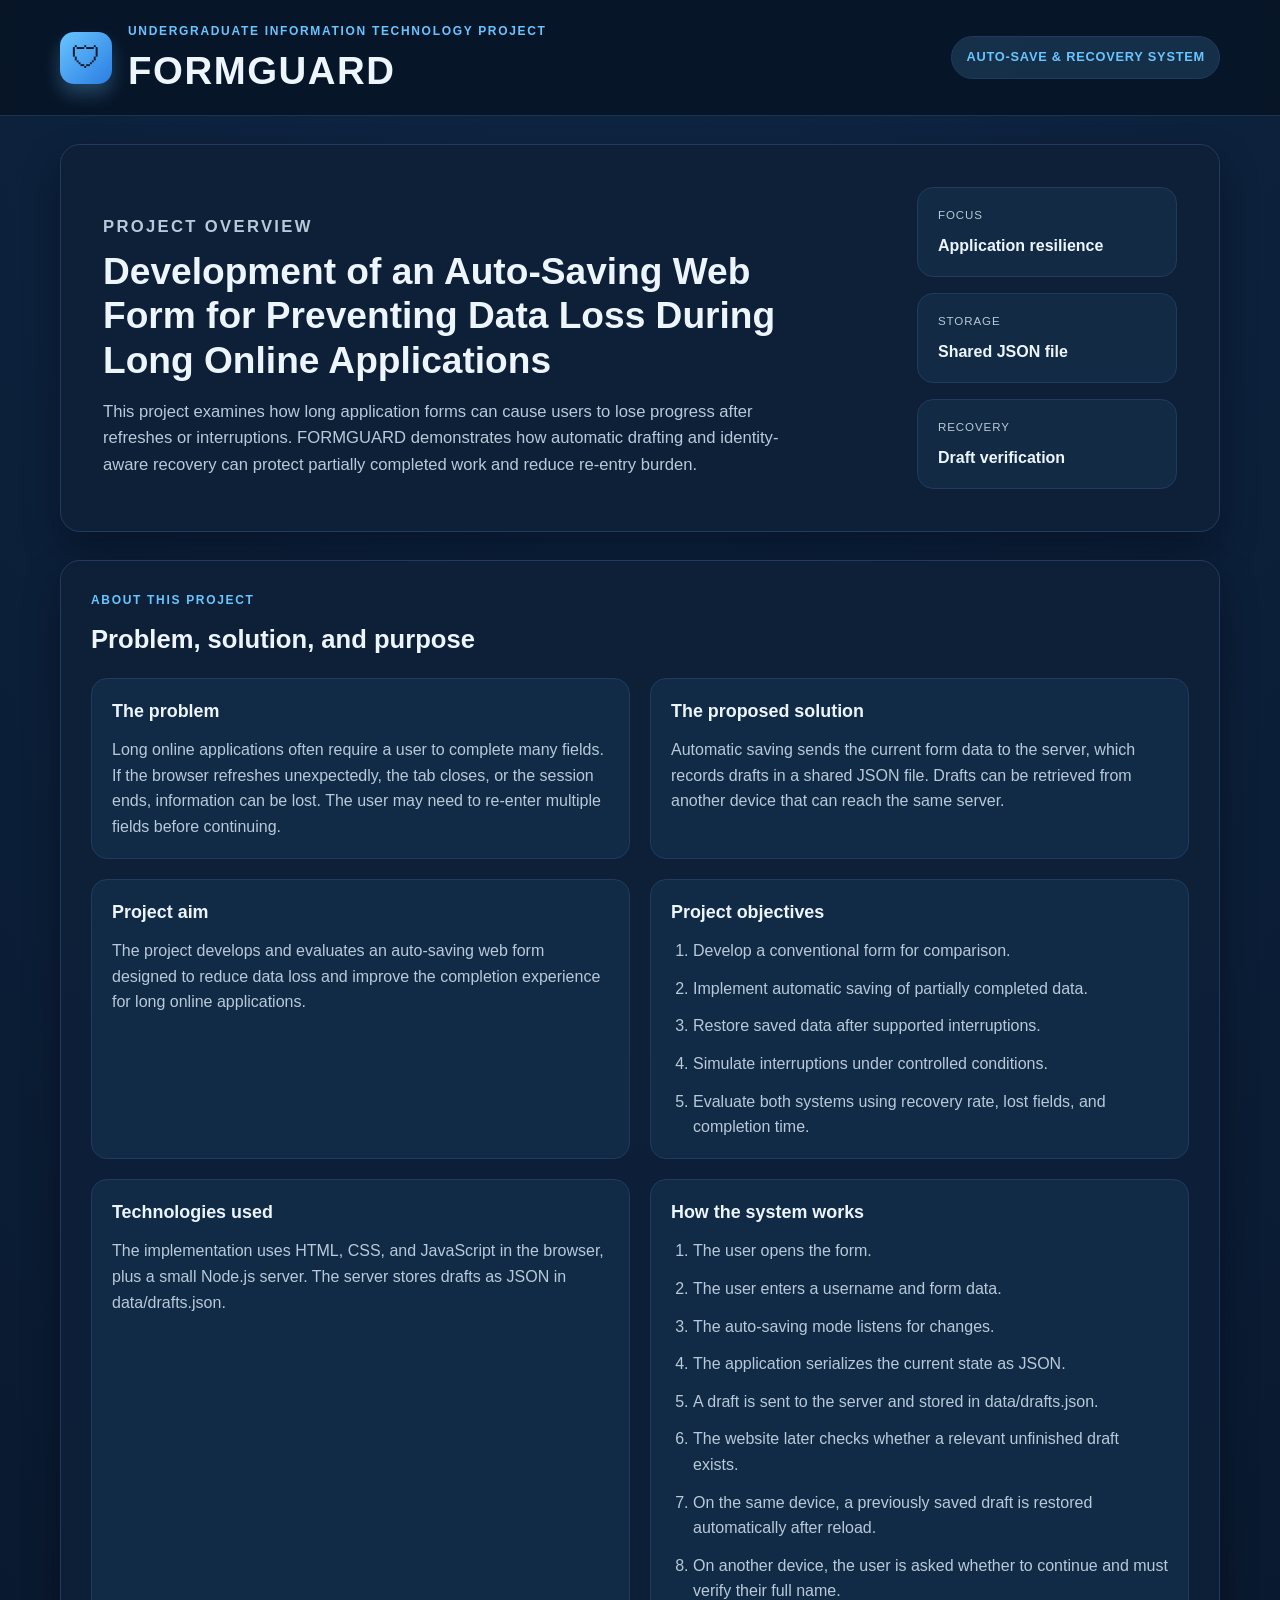
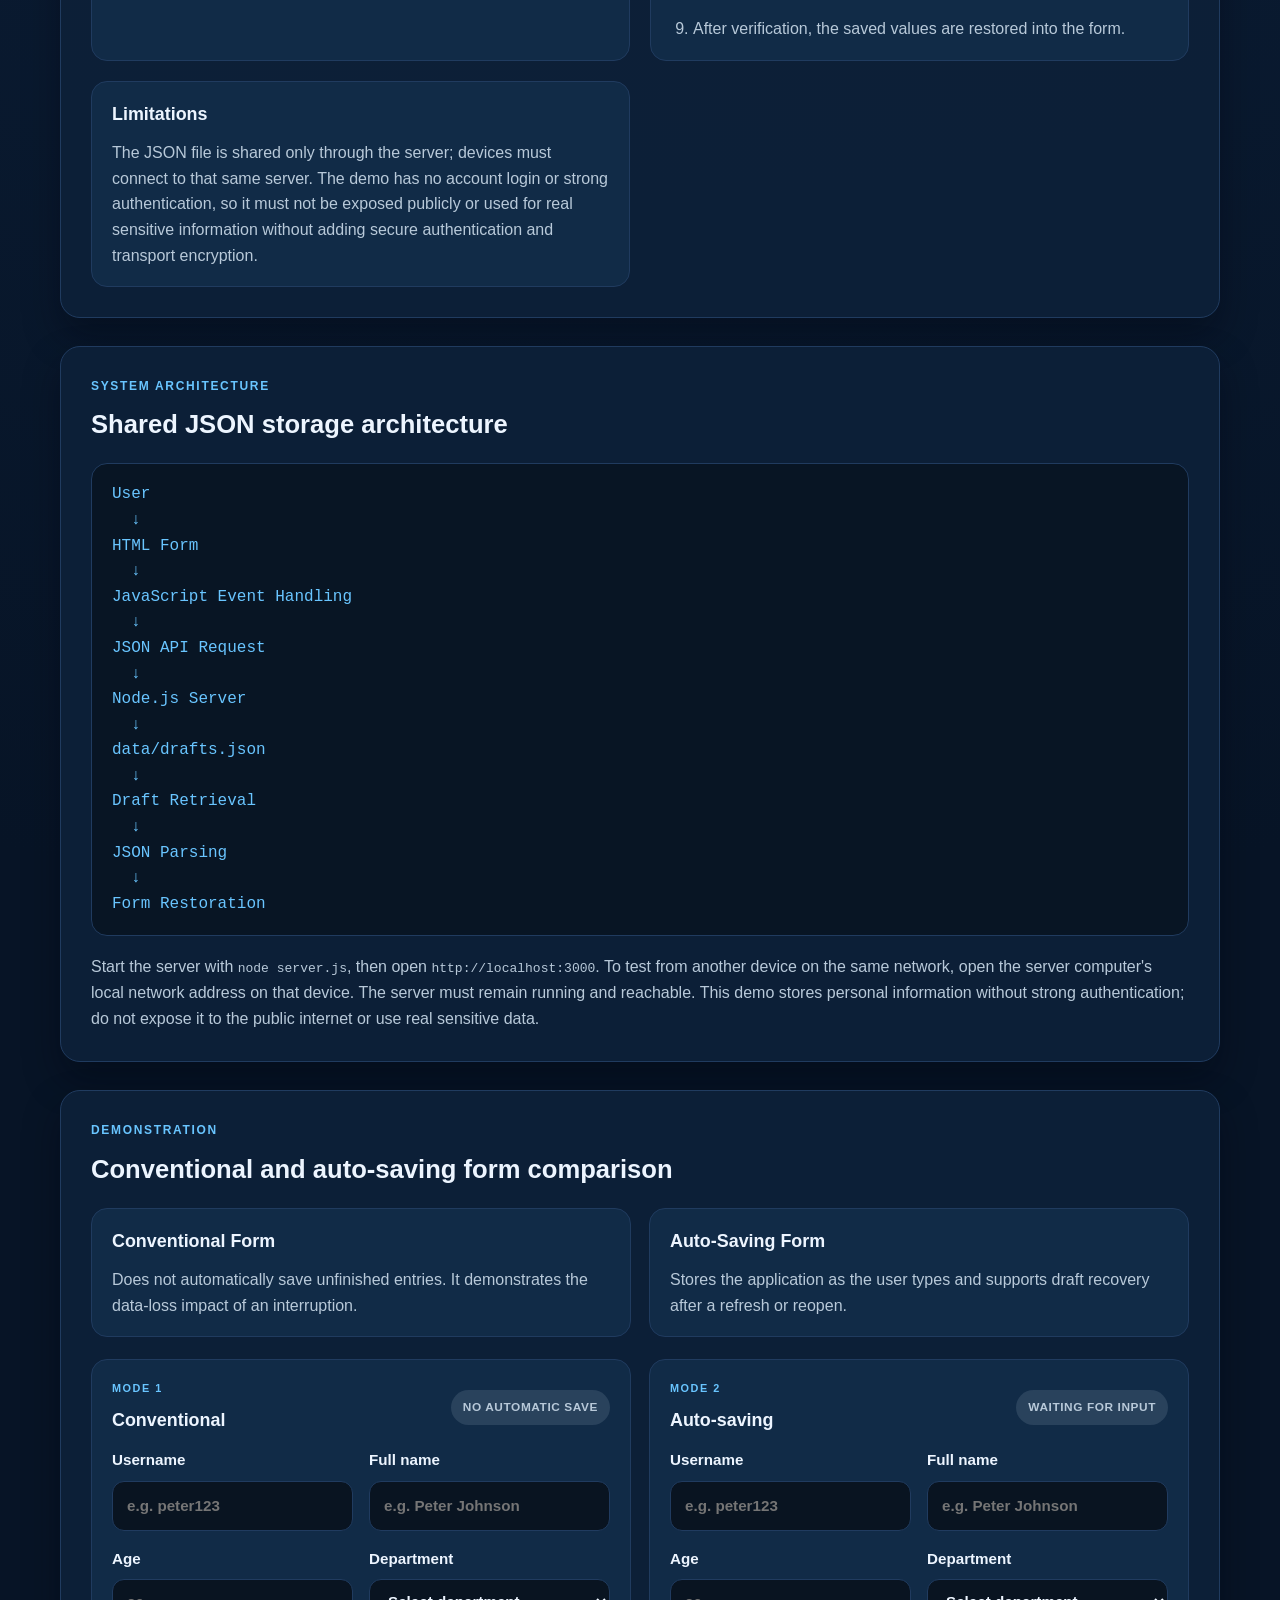
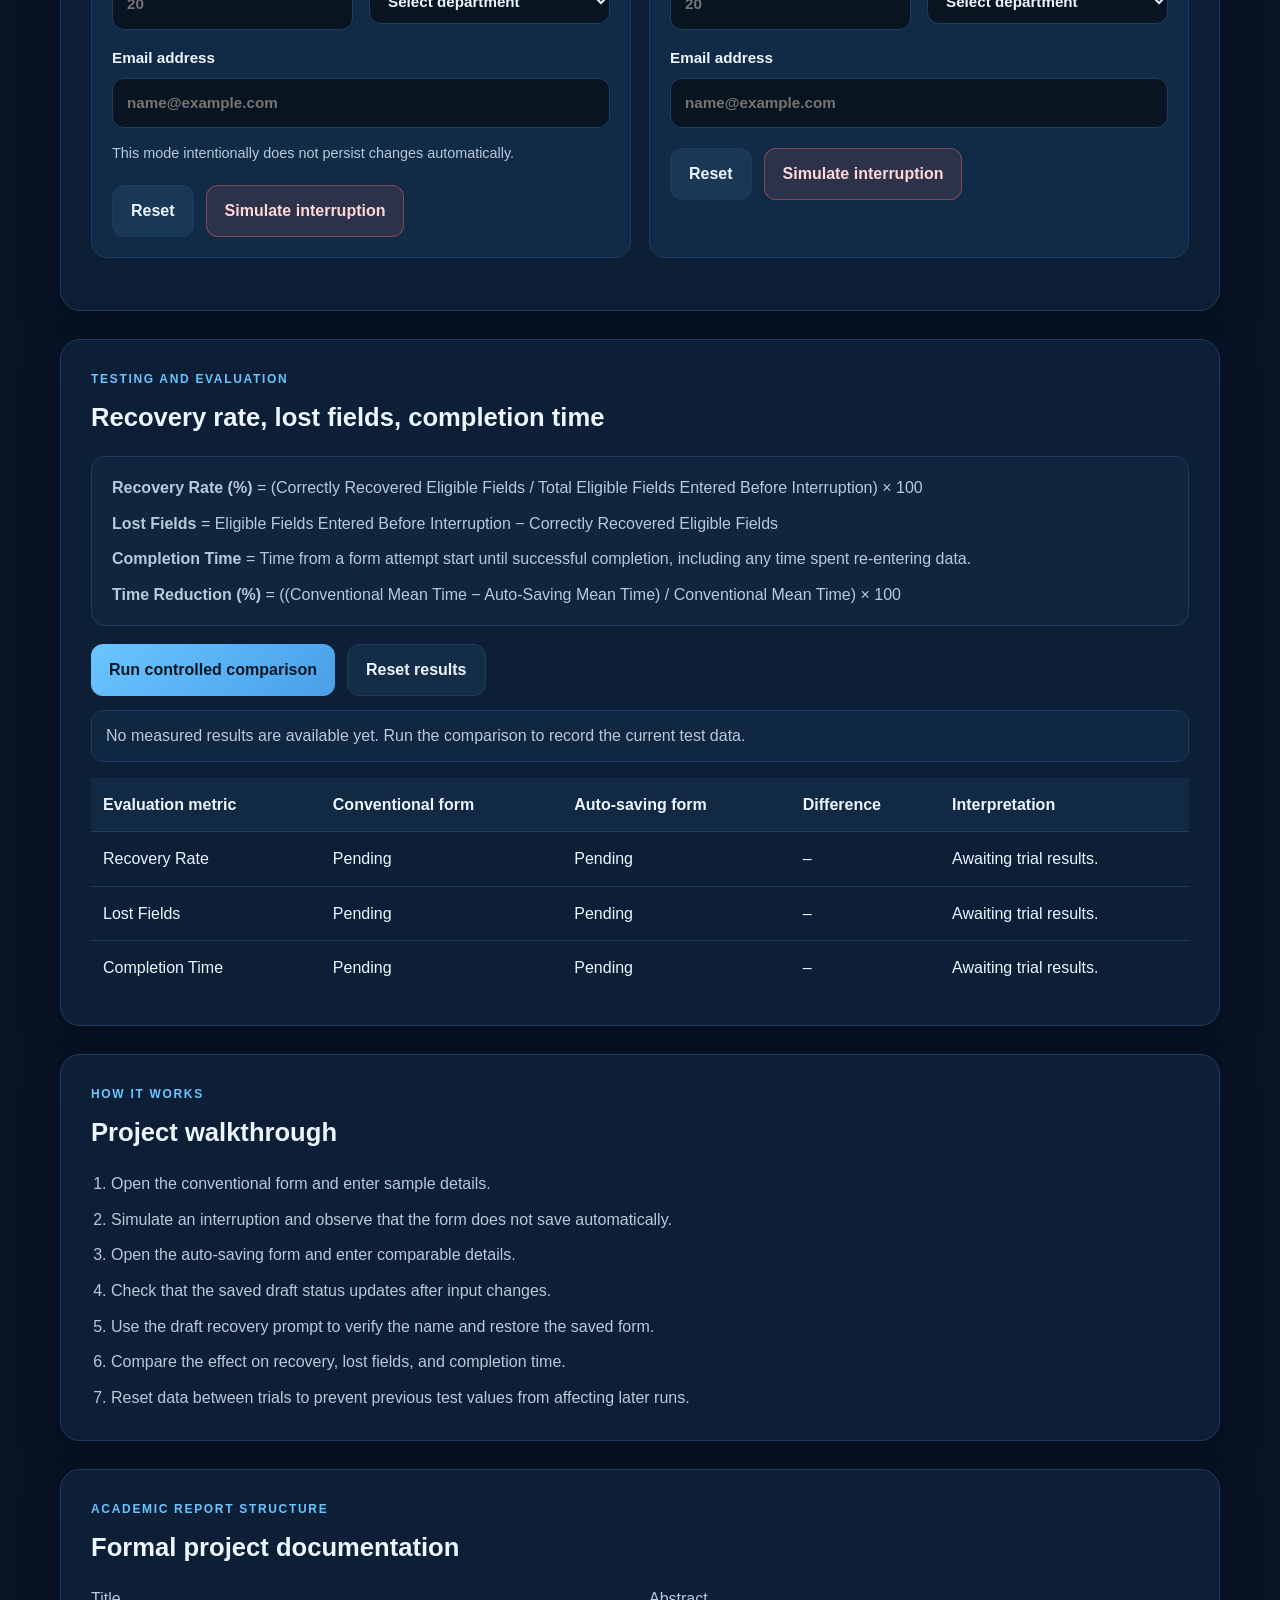
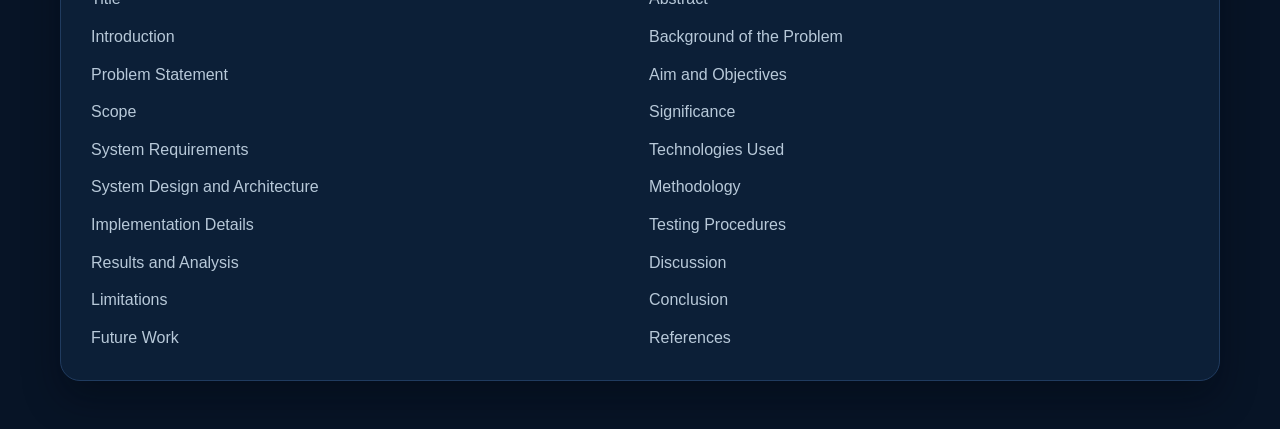
==== index.html @ caa5ac90 "Add files via upload" ====
<!DOCTYPE html>
<html lang="en">
  <head>
    <meta charset="UTF-8" />
    <meta name="viewport" content="width=device-width, initial-scale=1.0" />
    <title>FORMGUARD — Auto-Save & Recovery System</title>
    <meta name="description" content="Auto-saving web form project for preventing data loss in long online applications." />
    <link rel="stylesheet" href="styles.css" />
  </head>
  <body>
    <div class="page-shell">
      <header class="topbar">
        <div class="container topbar-inner">
          <div class="brand-wrap" aria-label="FORMGUARD branding">
            <div class="brand-mark" aria-hidden="true">🛡</div>
            <div>
              <p class="eyebrow">Undergraduate Information Technology Project</p>
              <h1>FORMGUARD</h1>
            </div>
          </div>
          <div class="hero-tag">Auto-Save & Recovery System</div>
        </div>
      </header>

      <main class="container main-content">
        <section class="hero panel">
          <div class="hero-copy">
            <p class="section-kicker">Project overview</p>
            <h2>Development of an Auto-Saving Web Form for Preventing Data Loss During Long Online Applications</h2>
            <p>
              This project examines how long application forms can cause users to lose progress after refreshes or interruptions. FORMGUARD demonstrates how automatic drafting and identity-aware recovery can protect partially completed work and reduce re-entry burden.
            </p>
          </div>
          <div class="hero-stats">
            <div class="stat-box">
              <span>Focus</span>
              <strong>Application resilience</strong>
            </div>
            <div class="stat-box">
              <span>Storage</span>
              <strong>Shared JSON file</strong>
            </div>
            <div class="stat-box">
              <span>Recovery</span>
              <strong>Draft verification</strong>
            </div>
          </div>
        </section>

        <section id="about" class="panel section-block">
          <div class="section-heading">
            <p class="section-kicker">About this project</p>
            <h3>Problem, solution, and purpose</h3>
          </div>

          <div class="content-grid two-col">
            <article class="info-card">
              <h4>The problem</h4>
              <p>
                Long online applications often require a user to complete many fields. If the browser refreshes unexpectedly, the tab closes, or the session ends, information can be lost. The user may need to re-enter multiple fields before continuing.
              </p>
            </article>
            <article class="info-card">
              <h4>The proposed solution</h4>
              <p>
                Automatic saving sends the current form data to the server, which records drafts in a shared JSON file. Drafts can be retrieved from another device that can reach the same server.
              </p>
            </article>
            <article class="info-card">
              <h4>Project aim</h4>
              <p>
                The project develops and evaluates an auto-saving web form designed to reduce data loss and improve the completion experience for long online applications.
              </p>
            </article>
            <article class="info-card">
              <h4>Project objectives</h4>
              <ol>
                <li>Develop a conventional form for comparison.</li>
                <li>Implement automatic saving of partially completed data.</li>
                <li>Restore saved data after supported interruptions.</li>
                <li>Simulate interruptions under controlled conditions.</li>
                <li>Evaluate both systems using recovery rate, lost fields, and completion time.</li>
              </ol>
            </article>
            <article class="info-card">
              <h4>Technologies used</h4>
              <p>
                The implementation uses HTML, CSS, and JavaScript in the browser, plus a small Node.js server. The server stores drafts as JSON in data/drafts.json.
              </p>
            </article>
            <article class="info-card">
              <h4>How the system works</h4>
              <ol>
                <li>The user opens the form.</li>
                <li>The user enters a username and form data.</li>
                <li>The auto-saving mode listens for changes.</li>
                <li>The application serializes the current state as JSON.</li>
                <li>A draft is sent to the server and stored in data/drafts.json.</li>
                <li>The website later checks whether a relevant unfinished draft exists.</li>
                <li>On the same device, a previously saved draft is restored automatically after reload.</li>
                <li>On another device, the user is asked whether to continue and must verify their full name.</li>
                <li>After verification, the saved values are restored into the form.</li>
              </ol>
            </article>
            <article class="info-card">
              <h4>Limitations</h4>
              <p>
                The JSON file is shared only through the server; devices must connect to that same server. The demo has no account login or strong authentication, so it must not be exposed publicly or used for real sensitive information without adding secure authentication and transport encryption.
              </p>
            </article>
          </div>
        </section>

        <section class="panel section-block">
          <div class="section-heading">
            <p class="section-kicker">System architecture</p>
            <h3>Shared JSON storage architecture</h3>
          </div>

          <pre class="diagram" aria-label="Diagram showing user, form, JavaScript, server API, JSON file, recovery, and form restoration">User
  ↓
HTML Form
  ↓
JavaScript Event Handling
  ↓
JSON API Request
  ↓
Node.js Server
  ↓
data/drafts.json
  ↓
Draft Retrieval
  ↓
JSON Parsing
  ↓
Form Restoration</pre>

          <p class="section-note">
            Start the server with <code>node server.js</code>, then open <code>http://localhost:3000</code>. To test from another device on the same network, open the server computer's local network address on that device. The server must remain running and reachable. This demo stores personal information without strong authentication; do not expose it to the public internet or use real sensitive data.
          </p>
        </section>

        <section id="demo" class="panel section-block">
          <div class="section-heading">
            <p class="section-kicker">Demonstration</p>
            <h3>Conventional and auto-saving form comparison</h3>
          </div>

          <div class="comparison-grid">
            <div class="compare-box">
              <h4>Conventional Form</h4>
              <p>Does not automatically save unfinished entries. It demonstrates the data-loss impact of an interruption.</p>
            </div>
            <div class="compare-box">
              <h4>Auto-Saving Form</h4>
              <p>Stores the application as the user types and supports draft recovery after a refresh or reopen.</p>
            </div>
          </div>

          <div class="demo-grid">
            <article class="mode-panel">
              <div class="mode-header">
                <div>
                  <p class="section-kicker small">Mode 1</p>
                  <h4>Conventional</h4>
                </div>
                <span class="status-badge neutral" id="conventional-status">No automatic save</span>
              </div>

              <form id="conventional-form" class="application-form" novalidate>
                <div class="field-grid">
                  <label>Username<input name="username" type="text" placeholder="e.g. peter123" /></label>
                  <label>Full name<input name="fullName" type="text" placeholder="e.g. Peter Johnson" /></label>
                  <label>Age<input name="age" type="number" min="16" max="120" placeholder="20" /></label>
                  <label>Department<select name="department">
                    <option value="">Select department</option>
                    <option>Information Technology</option>
                    <option>Computer Science</option>
                    <option>Business Information Systems</option>
                    <option>Engineering</option>
                  </select></label>
                  <label class="full-span">Email address<input name="email" type="email" placeholder="name@example.com" /></label>
                </div>
                <p class="field-note">This mode intentionally does not persist changes automatically.</p>
              </form>

              <div class="button-row">
                <button type="button" class="btn secondary" data-reset="conventional">Reset</button>
                <button type="button" class="btn danger" data-interrupt="conventional">Simulate interruption</button>
              </div>
            </article>

            <article class="mode-panel">
              <div class="mode-header">
                <div>
                  <p class="section-kicker small">Mode 2</p>
                  <h4>Auto-saving</h4>
                </div>
                <span class="status-badge neutral" id="auto-status">Waiting for input</span>
              </div>

              <form id="auto-form" class="application-form" novalidate>
                <div class="field-grid">
                  <label>Username<input name="username" type="text" placeholder="e.g. peter123" /></label>
                  <label>Full name<input name="fullName" type="text" placeholder="e.g. Peter Johnson" /></label>
                  <label>Age<input name="age" type="number" min="16" max="120" placeholder="20" /></label>
                  <label>Department<select name="department">
                    <option value="">Select department</option>
                    <option>Information Technology</option>
                    <option>Computer Science</option>
                    <option>Business Information Systems</option>
                    <option>Engineering</option>
                  </select></label>
                  <label class="full-span">Email address<input name="email" type="email" placeholder="name@example.com" /></label>
                </div>
              </form>

              <div class="button-row">
                <button type="button" class="btn secondary" data-reset="auto">Reset</button>
                <button type="button" class="btn danger" data-interrupt="auto">Simulate interruption</button>
              </div>
            </article>
          </div>
        </section>

        <div id="recovery-modal" class="modal hidden" aria-live="polite">
          <div class="modal-card">
            <h4>Saved Draft Found</h4>
            <p>We found an unfinished application for this username. Do you want to continue editing it?</p>
            <div id="recovery-step-1" class="recover-panel">
              <div class="button-row">
                <button type="button" class="btn secondary" id="cancel-recovery-btn">No, start new</button>
                <button type="button" class="btn primary" id="continue-draft-btn">Yes, continue</button>
              </div>
            </div>
            <div id="recovery-step-2" class="recover-panel hidden">
              <label class="modal-label">What is your full name?
                <input id="verify-name-input" type="text" placeholder="Enter your full name" />
              </label>
              <div class="button-row">
                <button type="button" class="btn secondary" id="cancel-restore-btn">Cancel</button>
                <button type="button" class="btn primary" id="verify-name-btn">Verify identity</button>
              </div>
              <p id="recovery-error" class="error-message" role="alert"></p>
            </div>
          </div>
        </div>

        <section id="evaluation" class="panel section-block">
          <div class="section-heading">
            <p class="section-kicker">Testing and evaluation</p>
            <h3>Recovery rate, lost fields, completion time</h3>
          </div>

          <div class="formula-block">
            <p><strong>Recovery Rate (%)</strong> = (Correctly Recovered Eligible Fields / Total Eligible Fields Entered Before Interruption) × 100</p>
            <p><strong>Lost Fields</strong> = Eligible Fields Entered Before Interruption − Correctly Recovered Eligible Fields</p>
            <p><strong>Completion Time</strong> = Time from a form attempt start until successful completion, including any time spent re-entering data.</p>
            <p><strong>Time Reduction (%)</strong> = ((Conventional Mean Time − Auto-Saving Mean Time) / Conventional Mean Time) × 100</p>
          </div>

          <div class="results-toolbar">
            <button type="button" id="run-evaluation-btn" class="btn primary">Run controlled comparison</button>
            <button type="button" id="reset-results-btn" class="btn secondary">Reset results</button>
          </div>

          <div id="evaluation-status" class="evaluation-status">No measured results are available yet. Run the comparison to record the current test data.</div>

          <div class="table-wrap">
            <table>
              <thead>
                <tr>
                  <th>Evaluation metric</th>
                  <th>Conventional form</th>
                  <th>Auto-saving form</th>
                  <th>Difference</th>
                  <th>Interpretation</th>
                </tr>
              </thead>
              <tbody id="results-body">
                <tr>
                  <td>Recovery Rate</td>
                  <td>Pending</td>
                  <td>Pending</td>
                  <td>–</td>
                  <td>Awaiting trial results.</td>
                </tr>
                <tr>
                  <td>Lost Fields</td>
                  <td>Pending</td>
                  <td>Pending</td>
                  <td>–</td>
                  <td>Awaiting trial results.</td>
                </tr>
                <tr>
                  <td>Completion Time</td>
                  <td>Pending</td>
                  <td>Pending</td>
                  <td>–</td>
                  <td>Awaiting trial results.</td>
                </tr>
              </tbody>
            </table>
          </div>
        </section>

        <section class="panel section-block">
          <div class="section-heading">
            <p class="section-kicker">How it works</p>
            <h3>Project walkthrough</h3>
          </div>

          <ol class="walkthrough-list">
            <li>Open the conventional form and enter sample details.</li>
            <li>Simulate an interruption and observe that the form does not save automatically.</li>
            <li>Open the auto-saving form and enter comparable details.</li>
            <li>Check that the saved draft status updates after input changes.</li>
            <li>Use the draft recovery prompt to verify the name and restore the saved form.</li>
            <li>Compare the effect on recovery, lost fields, and completion time.</li>
            <li>Reset data between trials to prevent previous test values from affecting later runs.</li>
          </ol>
        </section>

        <section class="panel section-block">
          <div class="section-heading">
            <p class="section-kicker">Academic report structure</p>
            <h3>Formal project documentation</h3>
          </div>

          <div class="report-grid">
            <div>Title</div>
            <div>Abstract</div>
            <div>Introduction</div>
            <div>Background of the Problem</div>
            <div>Problem Statement</div>
            <div>Aim and Objectives</div>
            <div>Scope</div>
            <div>Significance</div>
            <div>System Requirements</div>
            <div>Technologies Used</div>
            <div>System Design and Architecture</div>
            <div>Methodology</div>
            <div>Implementation Details</div>
            <div>Testing Procedures</div>
            <div>Results and Analysis</div>
            <div>Discussion</div>
            <div>Limitations</div>
            <div>Conclusion</div>
            <div>Future Work</div>
            <div>References</div>
          </div>
        </section>
      </main>
    </div>

    <script src="script.js"></script>
  </body>
</html>
---- styles.css ----
:root {
  --bg: #071426;
  --bg-soft: #0b1d32;
  --panel: #0d2038;
  --panel-strong: #13304d;
  --border: #203b5f;
  --primary: #69c5ff;
  --primary-soft: rgba(105, 197, 255, 0.15);
  --success: #55d6a0;
  --warning: #ffd166;
  --danger: #ff6b6b;
  --text: #edf5ff;
  --muted: #b8c9d9;
  --shadow: 0 18px 36px rgba(2, 6, 17, 0.38);
}

* {
  box-sizing: border-box;
}

html {
  scroll-behavior: smooth;
}

body {
  margin: 0;
  font-family: "Segoe UI", Tahoma, Geneva, Verdana, sans-serif;
  background: radial-gradient(circle at top, #0e2543 0%, var(--bg) 48%);
  color: var(--text);
  line-height: 1.6;
}

img {
  max-width: 100%;
}

button, input, select {
  font: inherit;
}

button {
  border: none;
  cursor: pointer;
}

.container {
  width: min(1160px, calc(100% - 24px));
  margin: 0 auto;
}

.page-shell {
  min-height: 100vh;
}

.topbar {
  border-bottom: 1px solid rgba(105, 197, 255, 0.18);
  background: rgba(7, 20, 38, 0.9);
  backdrop-filter: blur(10px);
  position: sticky;
  top: 0;
  z-index: 9;
}

.topbar-inner {
  display: flex;
  align-items: center;
  justify-content: space-between;
  padding: 22px 0;
  gap: 16px;
}

.brand-wrap {
  display: flex;
  align-items: center;
  gap: 16px;
}

.brand-mark {
  width: 52px;
  height: 52px;
  display: grid;
  place-items: center;
  border-radius: 14px;
  background: linear-gradient(135deg, #69c5ff, #2a7de1);
  color: #041827;
  font-size: 1.9rem;
  box-shadow: 0 10px 18px rgba(105, 197, 255, 0.28);
}

h1, h2, h3, h4, p {
  margin: 0;
}

h1 {
  font-size: clamp(2rem, 3vw, 2.7rem);
  line-height: 1.15;
  letter-spacing: 0.04em;
}

h2 {
  font-size: clamp(1.7rem, 2.9vw, 2.6rem);
  line-height: 1.2;
}

h3 {
  font-size: clamp(1.4rem, 2vw, 2rem);
}

h4 {
  font-size: 1.12rem;
}

.eyebrow,
.section-kicker {
  font-size: 0.75rem;
  letter-spacing: 0.14em;
  text-transform: uppercase;
  color: var(--primary);
  margin-bottom: 8px;
  font-weight: 700;
}

.section-kicker.small {
  font-size: 0.68rem;
}

.hero-tag {
  border: 1px solid var(--border);
  background: var(--primary-soft);
  color: var(--primary);
  padding: 10px 14px;
  border-radius: 999px;
  font-size: 0.8rem;
  letter-spacing: 0.06em;
  text-transform: uppercase;
  font-weight: 700;
}

.main-content {
  padding: 28px 0 48px;
}

.panel {
  background: rgba(13, 32, 56, 0.95);
  border: 1px solid var(--border);
  border-radius: 20px;
  box-shadow: var(--shadow);
}

.hero {
  display: flex;
  justify-content: space-between;
  align-items: center;
  gap: 26px;
  padding: clamp(22px, 4vw, 42px);
}

.hero-copy {
  max-width: 680px;
}

.hero-copy p {
  margin-top: 16px;
  color: var(--muted);
  font-size: 1.04rem;
}

.hero-stats {
  display: grid;
  gap: 16px;
  min-width: min(30vw, 260px);
}

.stat-box {
  background: rgba(105, 197, 255, 0.06);
  border: 1px solid var(--border);
  border-radius: 16px;
  padding: 18px 20px;
}

.stat-box span {
  display: block;
  color: var(--muted);
  font-size: 0.72rem;
  letter-spacing: 0.08em;
  text-transform: uppercase;
  margin-bottom: 8px;
}

.section-block {
  margin-top: 28px;
  padding: clamp(20px, 3vw, 30px);
}

.section-heading {
  margin-bottom: 18px;
}

.content-grid {
  display: grid;
  gap: 20px;
}

.two-col {
  grid-template-columns: repeat(2, minmax(0, 1fr));
}

.info-card,
.compare-box,
.mode-panel {
  background: rgba(19, 48, 77, 0.74);
  border: 1px solid var(--border);
  border-radius: 16px;
  padding: 18px 20px;
}

.info-card p,
.info-card li,
.compare-box p,
.section-note,
.field-note,
.walkthrough-list li,
.evaluation-status,
.success-message,
.error-message {
  color: var(--muted);
}

.info-card p,
.info-card li,
.compare-box p {
  margin-top: 12px;
}

.info-card ol,
.info-card ul,
.walkthrough-list {
  margin: 10px 0 0;
  padding-left: 22px;
}

.diagram {
  margin: 0 0 18px;
  padding: 18px 20px;
  border-radius: 16px;
  border: 1px solid var(--border);
  background: rgba(8, 19, 32, 0.8);
  color: var(--primary);
  white-space: pre-wrap;
  font-family: Consolas, "Courier New", monospace;
}

.comparison-grid,
.demo-grid {
  display: grid;
  grid-template-columns: repeat(2, minmax(0, 1fr));
  gap: 18px;
  margin-bottom: 22px;
}

.mode-panel {
  padding: 20px;
}

.mode-header {
  display: flex;
  justify-content: space-between;
  align-items: center;
  gap: 12px;
  margin-bottom: 14px;
}

.status-badge {
  display: inline-flex;
  align-items: center;
  justify-content: center;
  padding: 8px 12px;
  border-radius: 999px;
  font-size: 0.74rem;
  font-weight: 700;
  letter-spacing: 0.05em;
  text-transform: uppercase;
}

.neutral {
  background: rgba(184, 201, 217, 0.14);
  color: var(--muted);
}

.success {
  background: rgba(85, 214, 160, 0.12);
  color: var(--success);
}

.warning {
  background: rgba(255, 209, 102, 0.12);
  color: var(--warning);
}

.danger {
  background: rgba(255, 107, 107, 0.12);
  color: var(--danger);
}

.application-form {
  margin-top: 12px;
}

.field-grid {
  display: grid;
  grid-template-columns: repeat(2, minmax(0, 1fr));
  gap: 16px;
}

label {
  display: block;
  color: var(--text);
  font-size: 0.95rem;
  font-weight: 600;
}

label input,
label select,
input,
select {
  width: 100%;
  margin-top: 8px;
  border-radius: 12px;
  border: 1px solid var(--border);
  background: rgba(8, 18, 29, 0.9);
  color: var(--text);
  padding: 12px 14px;
  outline: none;
  transition: border-color 0.2s ease, box-shadow 0.2s ease;
}

input:focus,
select:focus {
  border-color: var(--primary);
  box-shadow: 0 0 0 3px rgba(105, 197, 255, 0.14);
}

.full-span {
  grid-column: 1 / -1;
}

.field-note {
  margin-top: 14px;
  font-size: 0.9rem;
}

.button-row {
  display: flex;
  flex-wrap: wrap;
  gap: 12px;
  margin-top: 20px;
}

.btn {
  border-radius: 12px;
  padding: 12px 18px;
  font-weight: 700;
  transition: transform 0.18s ease, opacity 0.18s ease;
}

.btn:hover {
  transform: translateY(-1px);
}

.btn.primary {
  background: linear-gradient(135deg, #69c5ff, #4a9fe8);
  color: #061827;
}

.btn.secondary {
  background: rgba(105, 197, 255, 0.08);
  border: 1px solid var(--border);
  color: var(--text);
}

.btn.danger {
  background: rgba(255, 107, 107, 0.12);
  border: 1px solid rgba(255, 107, 107, 0.4);
  color: #ffd7d7;
}

.modal {
  position: fixed;
  inset: 0;
  background: rgba(5, 13, 22, 0.75);
  display: grid;
  place-items: center;
  padding: 20px;
  z-index: 30;
}

.hidden {
  display: none !important;
}

.modal-card {
  width: min(520px, 100%);
  background: rgba(13, 32, 56, 0.98);
  border: 1px solid var(--border);
  border-radius: 18px;
  padding: 24px;
  box-shadow: var(--shadow);
}

.modal-card h4 {
  margin-bottom: 10px;
}

.modal-card p {
  color: var(--muted);
}

.modal-label {
  margin-top: 16px;
  display: block;
}

.recover-panel {
  margin-top: 18px;
}

.error-message {
  min-height: 20px;
  margin-top: 12px;
  color: var(--danger);
}

.success-message {
  color: var(--success);
  margin-bottom: 8px;
}

.formula-block {
  background: rgba(105, 197, 255, 0.04);
  border: 1px solid var(--border);
  border-radius: 14px;
  padding: 18px 20px;
  color: var(--muted);
}

.formula-block p + p {
  margin-top: 10px;
}

.results-toolbar {
  margin: 18px 0 14px;
  display: flex;
  flex-wrap: wrap;
  gap: 12px;
}

.evaluation-status {
  background: rgba(105, 197, 255, 0.05);
  border: 1px solid var(--border);
  border-radius: 12px;
  padding: 12px 14px;
  margin-bottom: 16px;
}

.table-wrap {
  overflow-x: auto;
}

table {
  width: 100%;
  border-collapse: collapse;
  min-width: 640px;
}

th, td {
  border-bottom: 1px solid var(--border);
  padding: 14px 12px;
  text-align: left;
  vertical-align: top;
}

th {
  background: rgba(105, 197, 255, 0.06);
  color: var(--text);
}

tr:last-child td {
  border-bottom: none;
}

.walkthrough-list {
  display: grid;
  gap: 10px;
  padding-left: 20px;
  margin: 0;
}

.report-grid {
  display: grid;
  grid-template-columns: repeat(2, minmax(0, 1fr));
  gap: 12px 18px;
  color: var(--muted);
}

@media (max-width: 820px) {
  .topbar-inner,
  .hero,
  .mode-header {
    flex-direction: column;
    align-items: flex-start;
  }

  .hero-stats,
  .comparison-grid,
  .demo-grid,
  .two-col,
  .field-grid,
  .report-grid {
    grid-template-columns: 1fr;
  }

  .hero-stats {
    width: 100%;
  }

  .field-grid {
    gap: 12px;
  }
}

@media (max-width: 420px) {
  .container {
    width: min(100% - 16px, 1160px);
  }

  .brand-wrap {
    align-items: flex-start;
  }

  .brand-mark {
    width: 44px;
    height: 44px;
    font-size: 1.5rem;
  }

  .topbar-inner {
    padding: 18px 0;
  }

  .btn {
    width: 100%;
  }

  .button-row {
    display: grid;
    grid-template-columns: 1fr;
  }
}
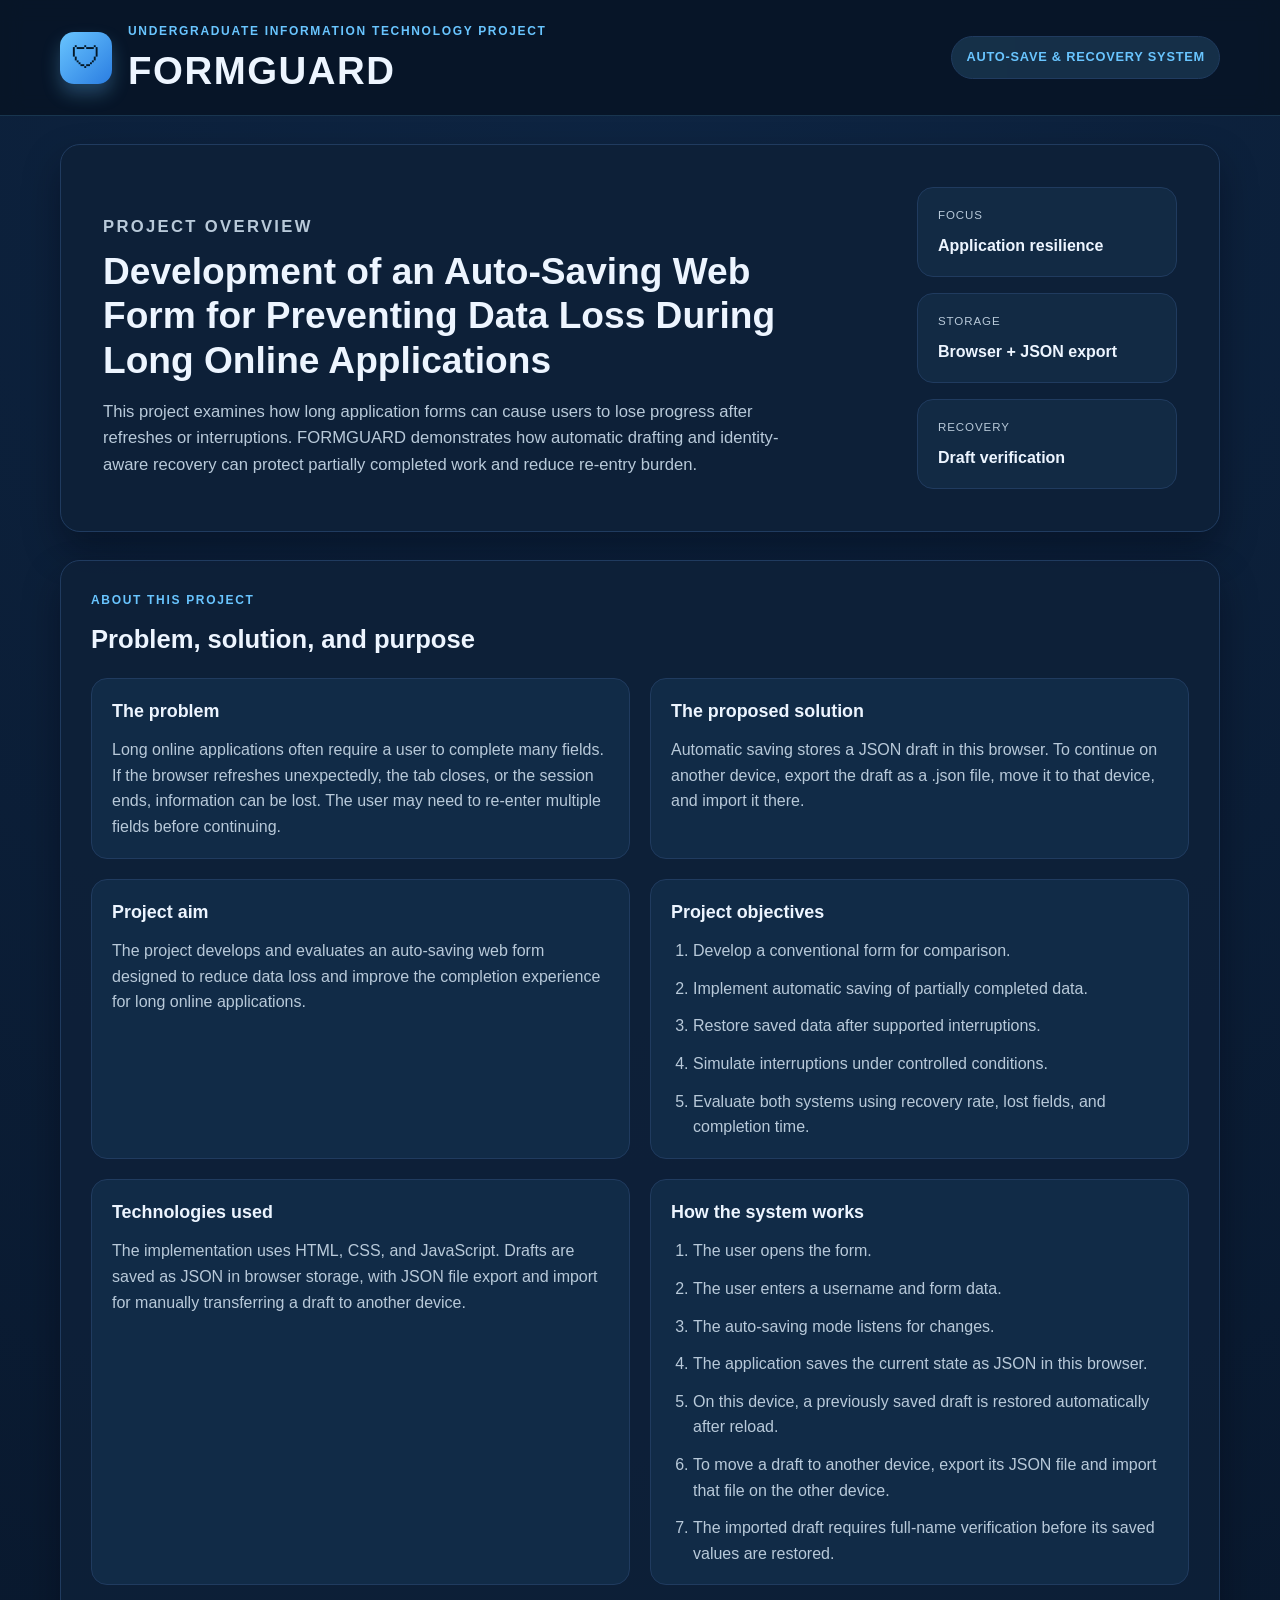
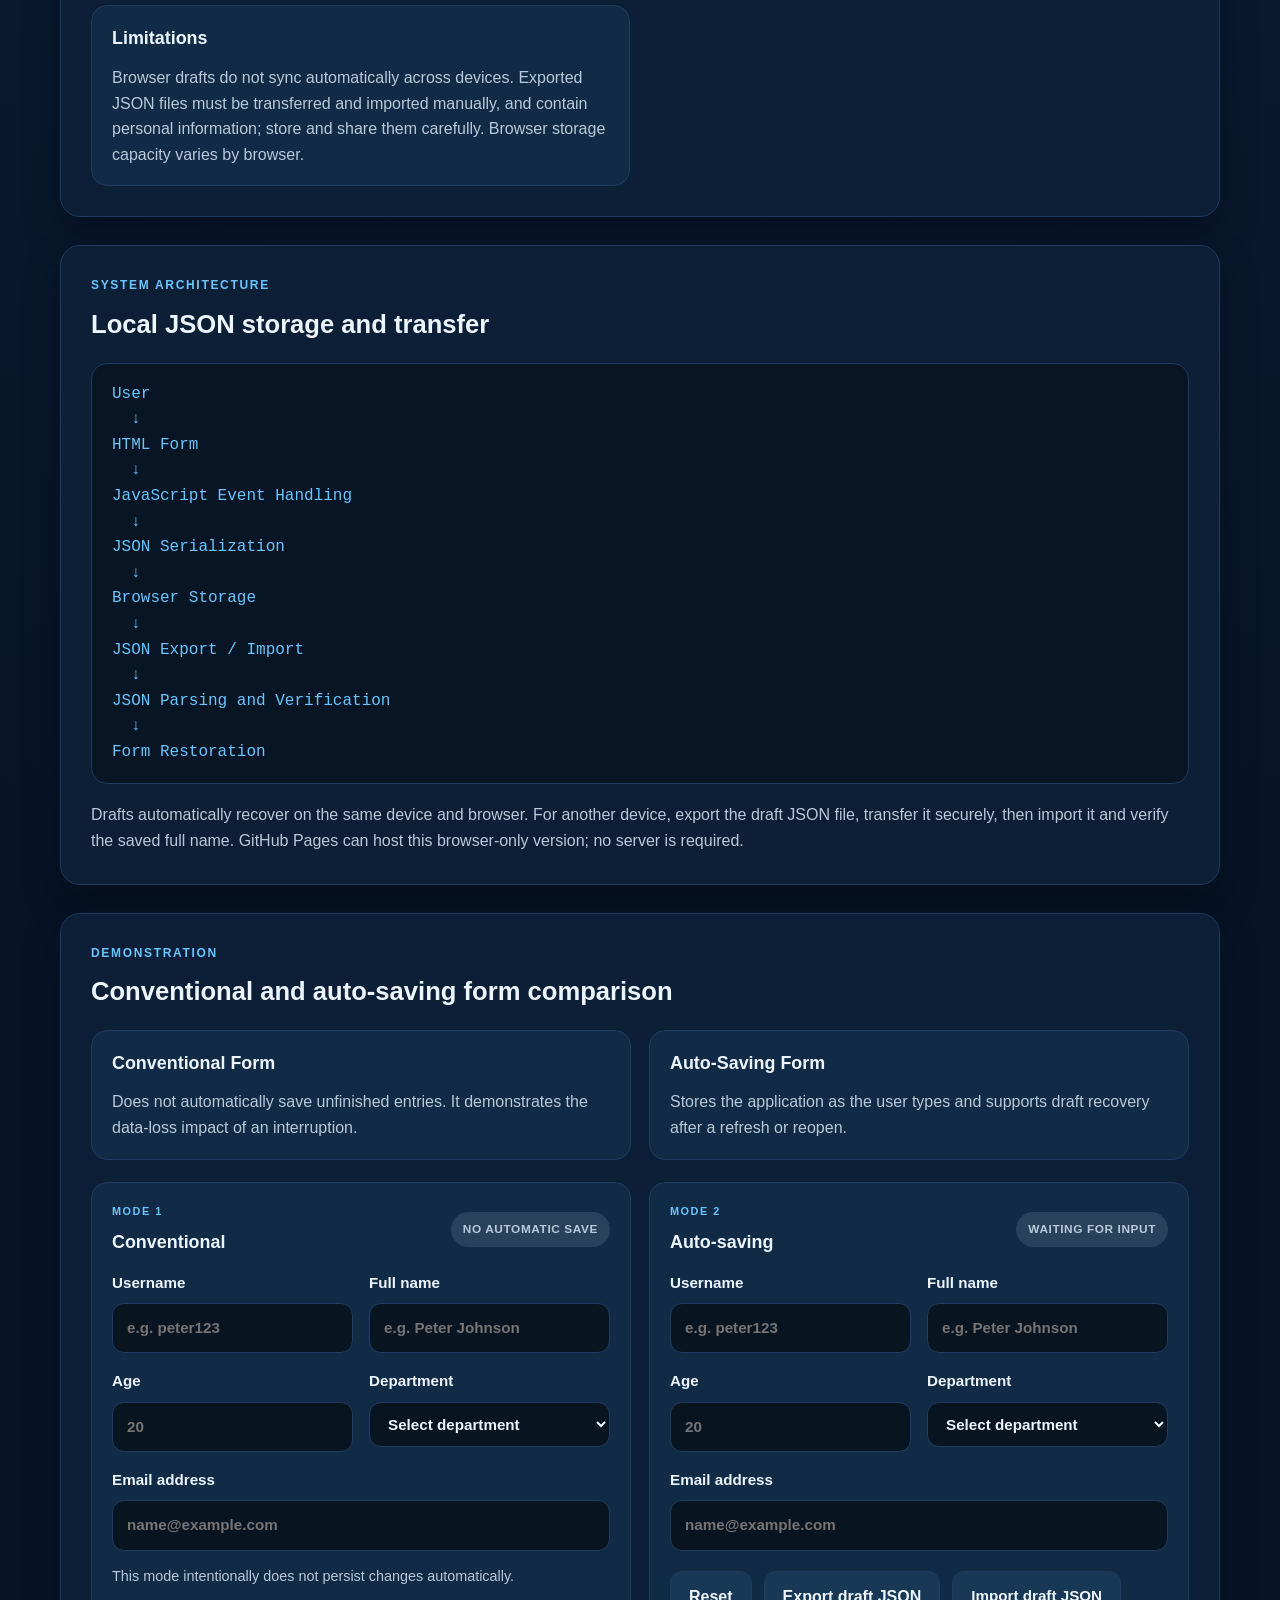
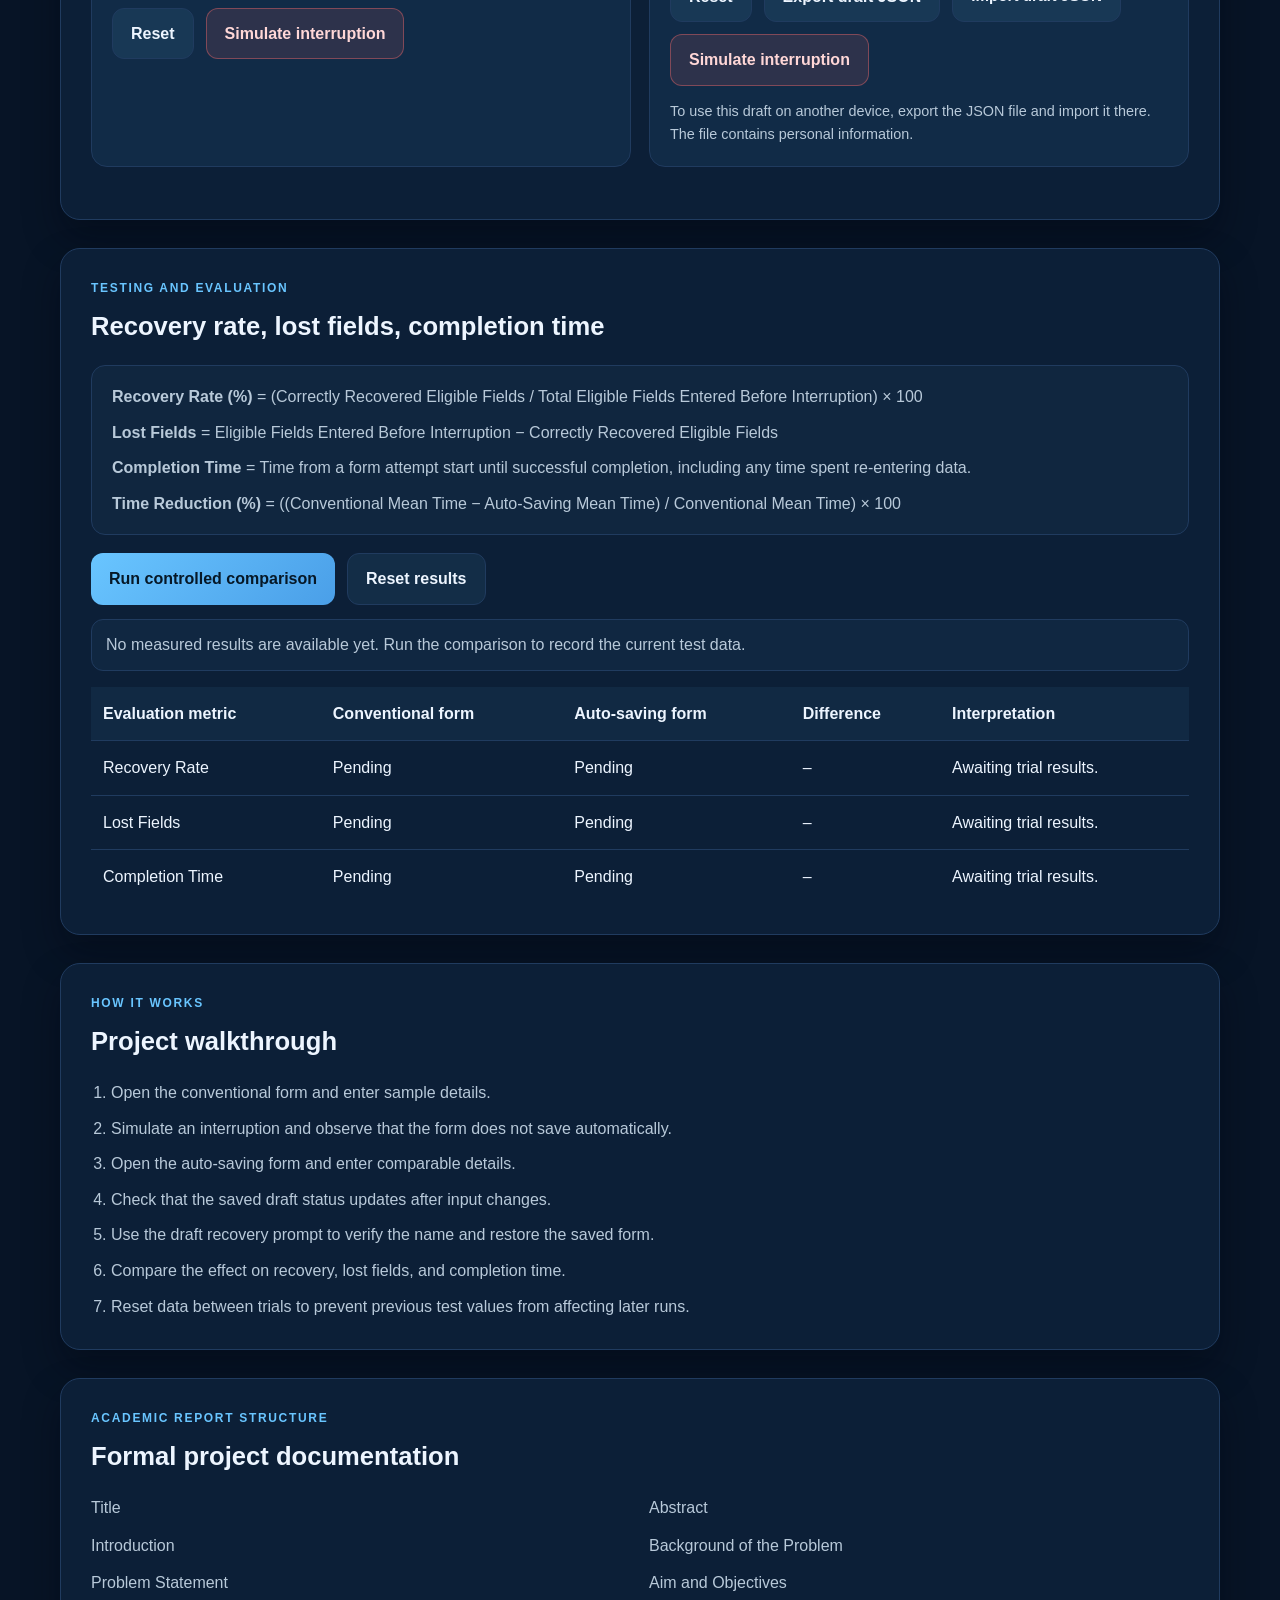
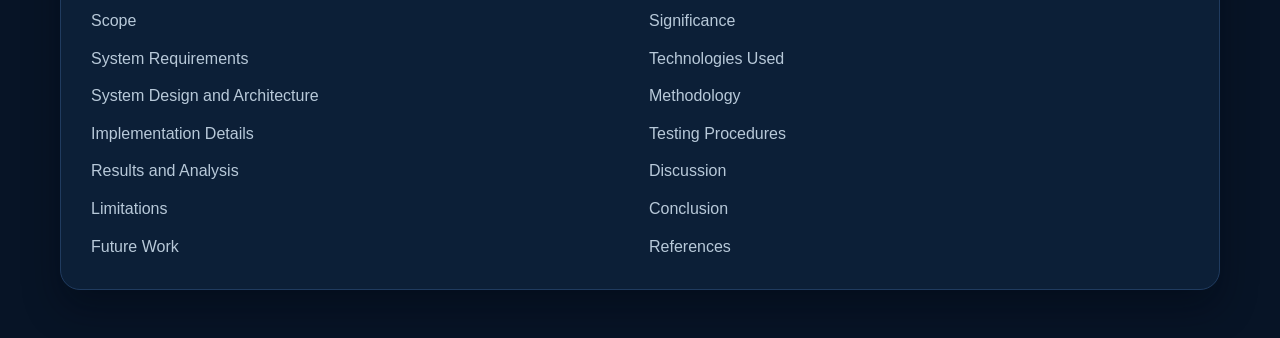
==== commit 56b02e7e: "Add files via upload" ====
--- a/index.html
+++ b/index.html
@@ -38,7 +38,7 @@
             </div>
             <div class="stat-box">
               <span>Storage</span>
-              <strong>Shared JSON file</strong>
+              <strong>Browser + JSON export</strong>
             </div>
             <div class="stat-box">
               <span>Recovery</span>
@@ -63,7 +63,7 @@
             <article class="info-card">
               <h4>The proposed solution</h4>
               <p>
-                Automatic saving sends the current form data to the server, which records drafts in a shared JSON file. Drafts can be retrieved from another device that can reach the same server.
+                Automatic saving stores a JSON draft in this browser. To continue on another device, export the draft as a .json file, move it to that device, and import it there.
               </p>
             </article>
             <article class="info-card">
@@ -85,7 +85,7 @@
             <article class="info-card">
               <h4>Technologies used</h4>
               <p>
-                The implementation uses HTML, CSS, and JavaScript in the browser, plus a small Node.js server. The server stores drafts as JSON in data/drafts.json.
+                The implementation uses HTML, CSS, and JavaScript. Drafts are saved as JSON in browser storage, with JSON file export and import for manually transferring a draft to another device.
               </p>
             </article>
             <article class="info-card">
@@ -94,18 +94,16 @@
                 <li>The user opens the form.</li>
                 <li>The user enters a username and form data.</li>
                 <li>The auto-saving mode listens for changes.</li>
-                <li>The application serializes the current state as JSON.</li>
-                <li>A draft is sent to the server and stored in data/drafts.json.</li>
-                <li>The website later checks whether a relevant unfinished draft exists.</li>
-                <li>On the same device, a previously saved draft is restored automatically after reload.</li>
-                <li>On another device, the user is asked whether to continue and must verify their full name.</li>
-                <li>After verification, the saved values are restored into the form.</li>
+                <li>The application saves the current state as JSON in this browser.</li>
+                <li>On this device, a previously saved draft is restored automatically after reload.</li>
+                <li>To move a draft to another device, export its JSON file and import that file on the other device.</li>
+                <li>The imported draft requires full-name verification before its saved values are restored.</li>
               </ol>
             </article>
             <article class="info-card">
               <h4>Limitations</h4>
               <p>
-                The JSON file is shared only through the server; devices must connect to that same server. The demo has no account login or strong authentication, so it must not be exposed publicly or used for real sensitive information without adding secure authentication and transport encryption.
+                Browser drafts do not sync automatically across devices. Exported JSON files must be transferred and imported manually, and contain personal information; store and share them carefully. Browser storage capacity varies by browser.
               </p>
             </article>
           </div>
@@ -114,29 +112,27 @@
         <section class="panel section-block">
           <div class="section-heading">
             <p class="section-kicker">System architecture</p>
-            <h3>Shared JSON storage architecture</h3>
-          </div>
-
-          <pre class="diagram" aria-label="Diagram showing user, form, JavaScript, server API, JSON file, recovery, and form restoration">User
+            <h3>Local JSON storage and transfer</h3>
+          </div>
+
+          <pre class="diagram" aria-label="Diagram showing user, form, browser JSON storage, JSON file transfer, recovery, and form restoration">User
   ↓
 HTML Form
   ↓
 JavaScript Event Handling
   ↓
-JSON API Request
-  ↓
-Node.js Server
-  ↓
-data/drafts.json
-  ↓
-Draft Retrieval
-  ↓
-JSON Parsing
+JSON Serialization
+  ↓
+Browser Storage
+  ↓
+JSON Export / Import
+  ↓
+JSON Parsing and Verification
   ↓
 Form Restoration</pre>
 
           <p class="section-note">
-            Start the server with <code>node server.js</code>, then open <code>http://localhost:3000</code>. To test from another device on the same network, open the server computer's local network address on that device. The server must remain running and reachable. This demo stores personal information without strong authentication; do not expose it to the public internet or use real sensitive data.
+            Drafts automatically recover on the same device and browser. For another device, export the draft JSON file, transfer it securely, then import it and verify the saved full name. GitHub Pages can host this browser-only version; no server is required.
           </p>
         </section>
 
@@ -217,8 +213,12 @@
 
               <div class="button-row">
                 <button type="button" class="btn secondary" data-reset="auto">Reset</button>
+                <button type="button" class="btn secondary" id="export-draft-btn">Export draft JSON</button>
+                <label class="btn secondary file-button" for="import-draft-input">Import draft JSON</label>
+                <input type="file" id="import-draft-input" accept=".json,application/json" hidden />
                 <button type="button" class="btn danger" data-interrupt="auto">Simulate interruption</button>
               </div>
+              <p class="field-note">To use this draft on another device, export the JSON file and import it there. The file contains personal information.</p>
             </article>
           </div>
         </section>
--- a/styles.css
+++ b/styles.css
@@ -363,6 +363,12 @@
   transition: transform 0.18s ease, opacity 0.18s ease;
 }
 
+.file-button {
+  display: inline-flex;
+  align-items: center;
+  cursor: pointer;
+}
+
 .btn:hover {
   transform: translateY(-1px);
 }
